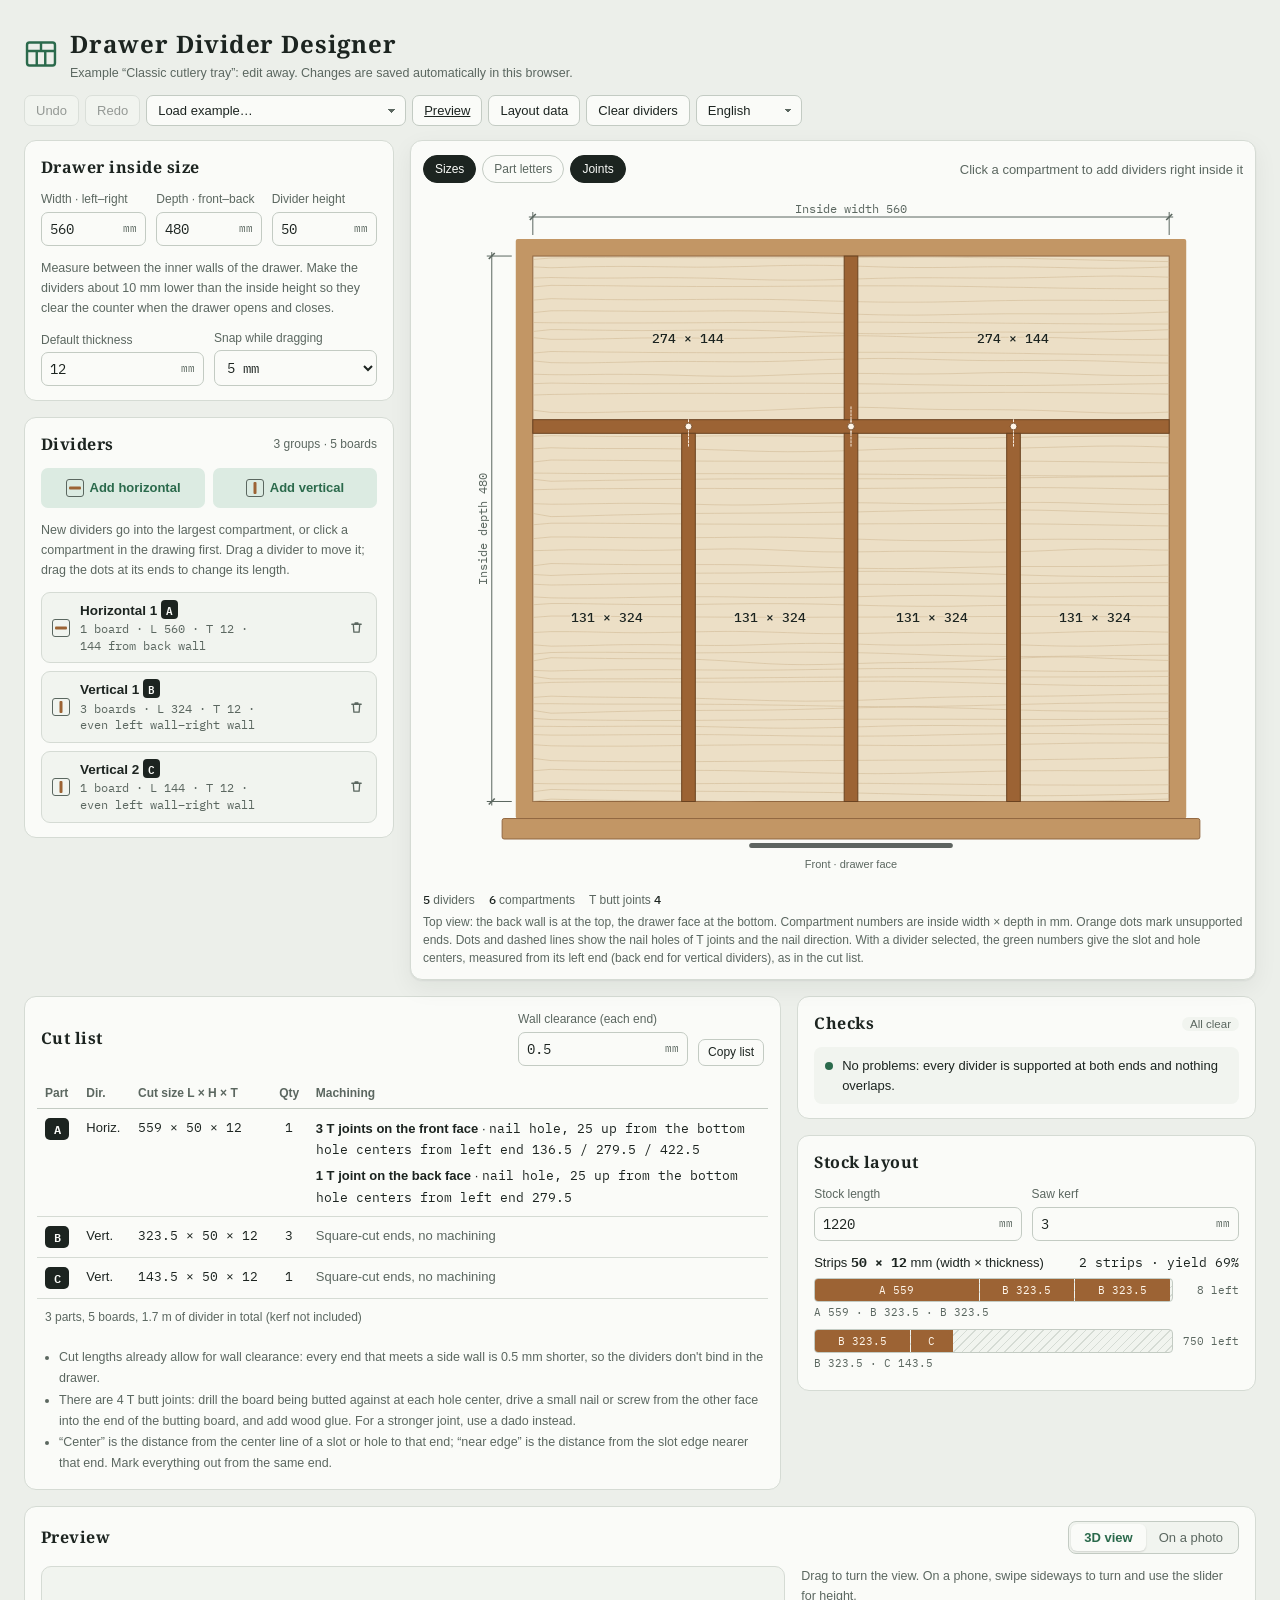
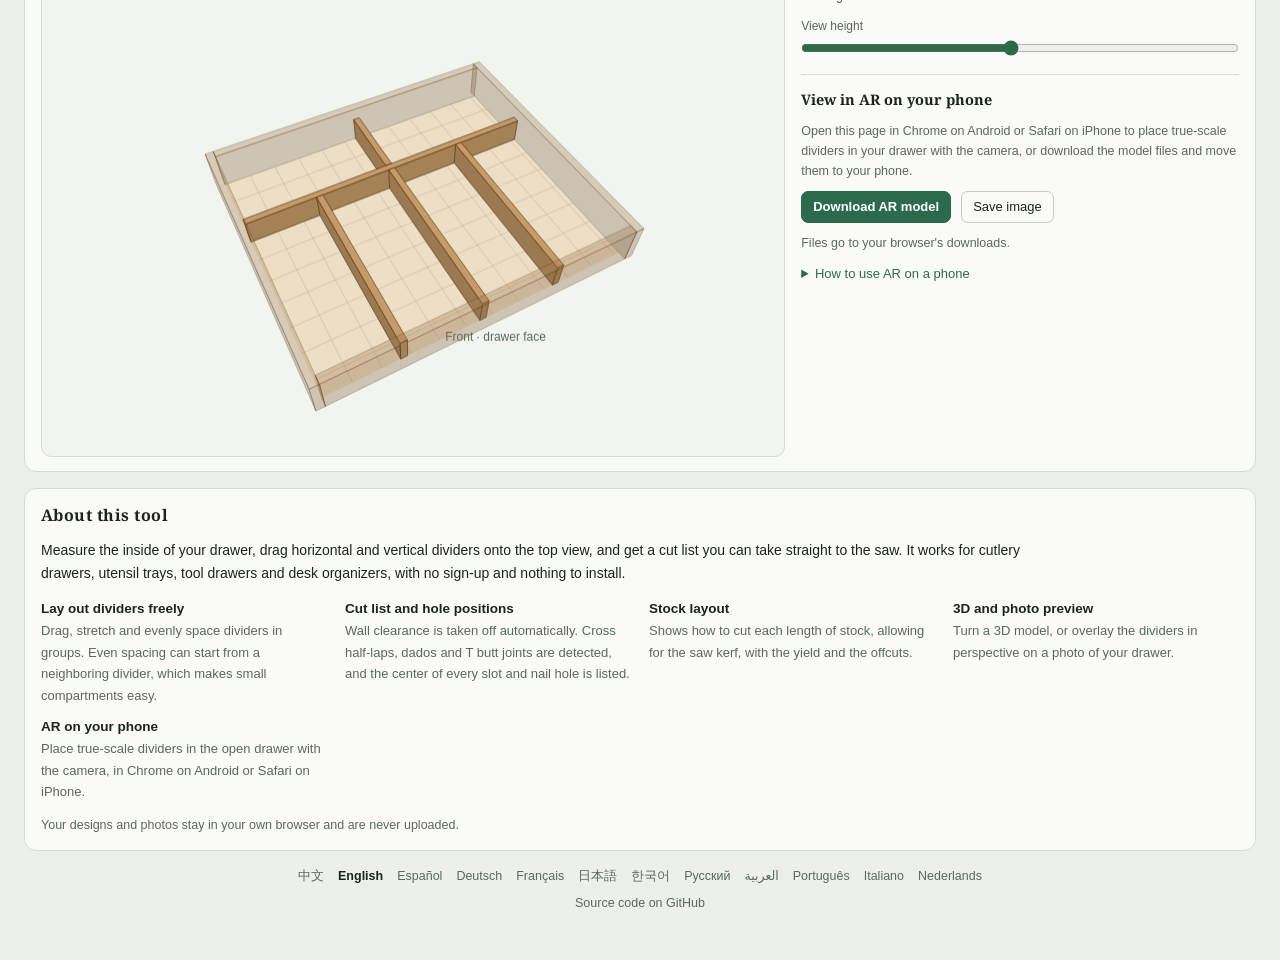
==== index.html @ c30eb6cd "1.0" ====
<!doctype html>
<html lang="en" dir="ltr">
<!-- Generated by tools/build.mjs. -->
<head>
<meta charset="utf-8">
<meta name="viewport" content="width=device-width,initial-scale=1">
<title>Drawer Divider Designer: Cutlery Drawer Layout, Cut List &amp; AR</title>
<meta name="description" content="Plan wooden cutlery drawer dividers online: a cut list with slot and hole positions, a stock layout and a 3D or AR preview, sized to your drawer.">
<link rel="canonical" href="https://drawer.everburstsun.net/">
<link rel="alternate" hreflang="zh-Hans" href="https://drawer.everburstsun.net/zh/">
<link rel="alternate" hreflang="en" href="https://drawer.everburstsun.net/en/">
<link rel="alternate" hreflang="es" href="https://drawer.everburstsun.net/es/">
<link rel="alternate" hreflang="de" href="https://drawer.everburstsun.net/de/">
<link rel="alternate" hreflang="fr" href="https://drawer.everburstsun.net/fr/">
<link rel="alternate" hreflang="ja" href="https://drawer.everburstsun.net/ja/">
<link rel="alternate" hreflang="ko" href="https://drawer.everburstsun.net/ko/">
<link rel="alternate" hreflang="ru" href="https://drawer.everburstsun.net/ru/">
<link rel="alternate" hreflang="ar" href="https://drawer.everburstsun.net/ar/">
<link rel="alternate" hreflang="pt" href="https://drawer.everburstsun.net/pt/">
<link rel="alternate" hreflang="it" href="https://drawer.everburstsun.net/it/">
<link rel="alternate" hreflang="nl" href="https://drawer.everburstsun.net/nl/">
<link rel="alternate" hreflang="x-default" href="https://drawer.everburstsun.net/">
<meta property="og:type" content="website">
<meta property="og:site_name" content="Drawer Divider Designer">
<meta property="og:title" content="Drawer Divider Designer: Cutlery Drawer Layout, Cut List &amp; AR">
<meta property="og:description" content="Plan wooden cutlery drawer dividers online: a cut list with slot and hole positions, a stock layout and a 3D or AR preview, sized to your drawer.">
<meta property="og:url" content="https://drawer.everburstsun.net/">
<meta property="og:image" content="https://drawer.everburstsun.net/og/en.png">
<meta property="og:image:width" content="1200">
<meta property="og:image:height" content="630">
<meta property="og:image:alt" content="Drawer Divider Designer">
<meta property="og:locale" content="en_US">
<meta property="og:locale:alternate" content="zh_CN">
<meta property="og:locale:alternate" content="es_ES">
<meta property="og:locale:alternate" content="de_DE">
<meta property="og:locale:alternate" content="fr_FR">
<meta property="og:locale:alternate" content="ja_JP">
<meta property="og:locale:alternate" content="ko_KR">
<meta property="og:locale:alternate" content="ru_RU">
<meta property="og:locale:alternate" content="ar_AR">
<meta property="og:locale:alternate" content="pt_BR">
<meta property="og:locale:alternate" content="it_IT">
<meta property="og:locale:alternate" content="nl_NL">
<meta name="twitter:card" content="summary_large_image">
<meta name="theme-color" content="#ECEFEA" media="(prefers-color-scheme: light)">
<meta name="theme-color" content="#121714" media="(prefers-color-scheme: dark)">
<meta name="color-scheme" content="light dark">
<link rel="icon" href="favicon.svg" type="image/svg+xml">
<link rel="apple-touch-icon" href="apple-touch-icon.png">
<script>
// saved choice first, then the browser's languages, else en
(function () {
  var L = ["zh","en","es","de","fr","ja","ko","ru","ar","pt","it","nl"], want = null;
  try { want = localStorage.getItem("drawer-divider-planner/lang"); } catch (e) {}
  if (L.indexOf(want) < 0) want = null;
  (navigator.languages || [navigator.language || '']).some(function (l) { l = String(l).toLowerCase().split('-')[0]; if (!want && L.indexOf(l) >= 0) want = l; return !!want; });
  location.replace((want || "en") + '/' + location.hash);
})();
</script>
<style>:root{color-scheme:light dark;--bg:#ECEFEA;--panel:#FAFBF8;--ink:#1C2420;--muted:#5B6760;--line:#D5DBD4;--accent:#2B6A4C}
@media (prefers-color-scheme:dark){:root{--bg:#121714;--panel:#1A211D;--ink:#E2E8E3;--muted:#95A199;--line:#2D3731;--accent:#77C79C}}
*{box-sizing:border-box}html,body{margin:0;background:var(--bg);color:var(--ink)}
body{font:15px/1.5 -apple-system,BlinkMacSystemFont,"Segoe UI",Roboto,"PingFang SC","Hiragino Sans","Apple SD Gothic Neo","Noto Sans",Arial,sans-serif;padding:40px 16px}
main{max-width:760px;margin:0 auto;background:var(--panel);border:1px solid var(--line);border-radius:14px;padding:24px}
h1{font-size:22px;margin:0 0 4px;display:flex;gap:10px;align-items:center}h1 svg{color:var(--accent);flex:none}
p{margin:0 0 18px;color:var(--muted)}ul{list-style:none;margin:0;padding:0;display:grid;grid-template-columns:repeat(auto-fit,minmax(min(100%,220px),1fr));gap:8px}
a{display:block;padding:10px 12px;border:1px solid var(--line);border-radius:9px;color:var(--ink);text-decoration:none}a:hover{border-color:var(--accent)}
a b{display:block}a span{font-size:12.5px;color:var(--muted)}</style>
</head>
<body>
<main>
<h1><svg viewBox="0 0 28 28" width="30" height="30" aria-hidden="true"><rect x="2.5" y="4.5" width="23" height="19" rx="2" fill="none" stroke="currentColor" stroke-width="2"/><path d="M2.5 11.5h23M10.5 11.5v12M17.5 11.5v12M14 4.5v7" fill="none" stroke="currentColor" stroke-width="2"/></svg>Drawer Divider Designer</h1>
<p>Plan wooden cutlery drawer dividers online: a cut list with slot and hole positions, a stock layout and a 3D or AR preview, sized to your drawer.</p>
<ul><li><a href="zh/" hreflang="zh-Hans" lang="zh-CN" dir="ltr" data-lang="zh"><b>中文</b><span>餐具抽屉隔板设计</span></a></li><li><a href="en/" hreflang="en" lang="en" dir="ltr" data-lang="en"><b>English</b><span>Drawer Divider Designer</span></a></li><li><a href="es/" hreflang="es" lang="es" dir="ltr" data-lang="es"><b>Español</b><span>Diseñador de separadores de cajón</span></a></li><li><a href="de/" hreflang="de" lang="de" dir="ltr" data-lang="de"><b>Deutsch</b><span>Schubladeneinteilung planen</span></a></li><li><a href="fr/" hreflang="fr" lang="fr" dir="ltr" data-lang="fr"><b>Français</b><span>Conception de séparateurs de tiroir</span></a></li><li><a href="ja/" hreflang="ja" lang="ja" dir="ltr" data-lang="ja"><b>日本語</b><span>引き出し仕切り板デザイナー</span></a></li><li><a href="ko/" hreflang="ko" lang="ko" dir="ltr" data-lang="ko"><b>한국어</b><span>서랍 칸막이 디자이너</span></a></li><li><a href="ru/" hreflang="ru" lang="ru" dir="ltr" data-lang="ru"><b>Русский</b><span>Конструктор перегородок для ящика</span></a></li><li><a href="ar/" hreflang="ar" lang="ar" dir="rtl" data-lang="ar"><b>العربية</b><span>مصمم فواصل الأدراج</span></a></li><li><a href="pt/" hreflang="pt" lang="pt-BR" dir="ltr" data-lang="pt"><b>Português</b><span>Projetista de divisórias de gaveta</span></a></li><li><a href="it/" hreflang="it" lang="it" dir="ltr" data-lang="it"><b>Italiano</b><span>Progettista di divisori per cassetti</span></a></li><li><a href="nl/" hreflang="nl" lang="nl" dir="ltr" data-lang="nl"><b>Nederlands</b><span>Ladeverdeler ontwerpen</span></a></li></ul>
</main>
</body>
</html>
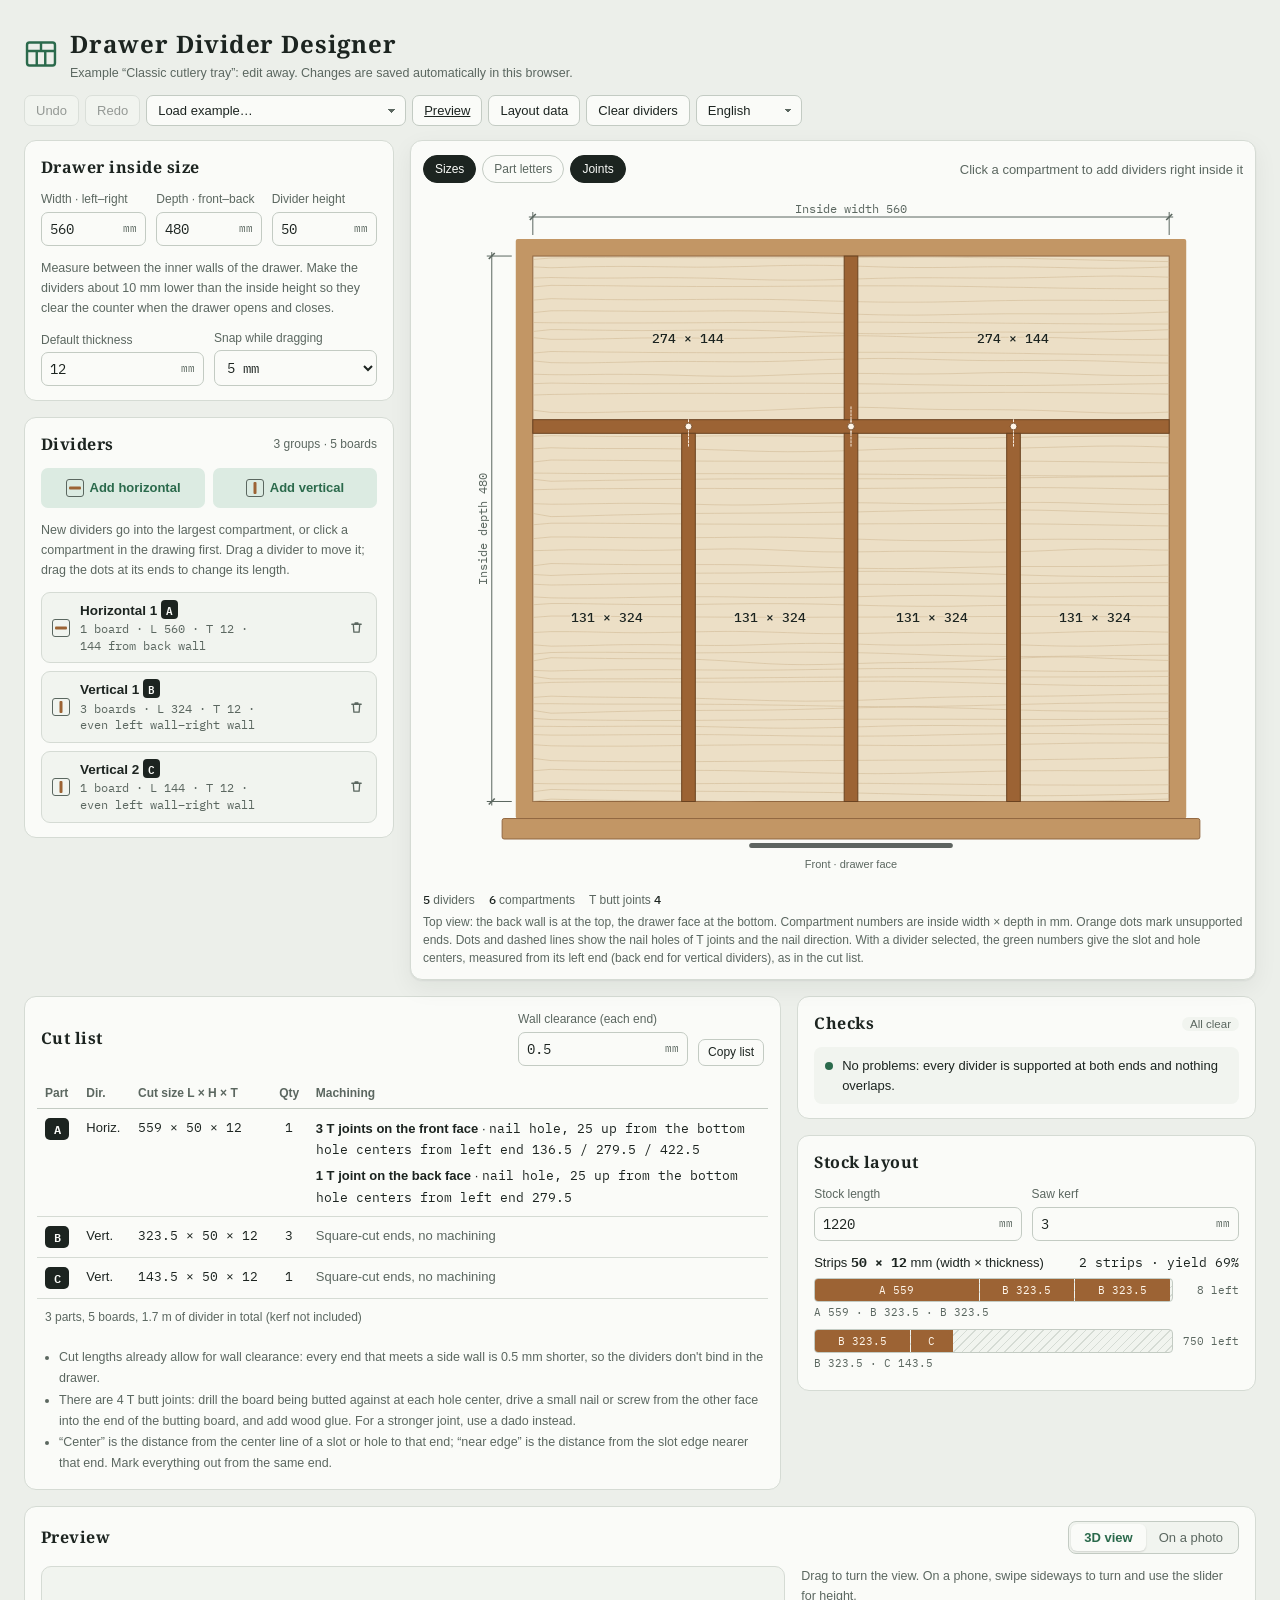
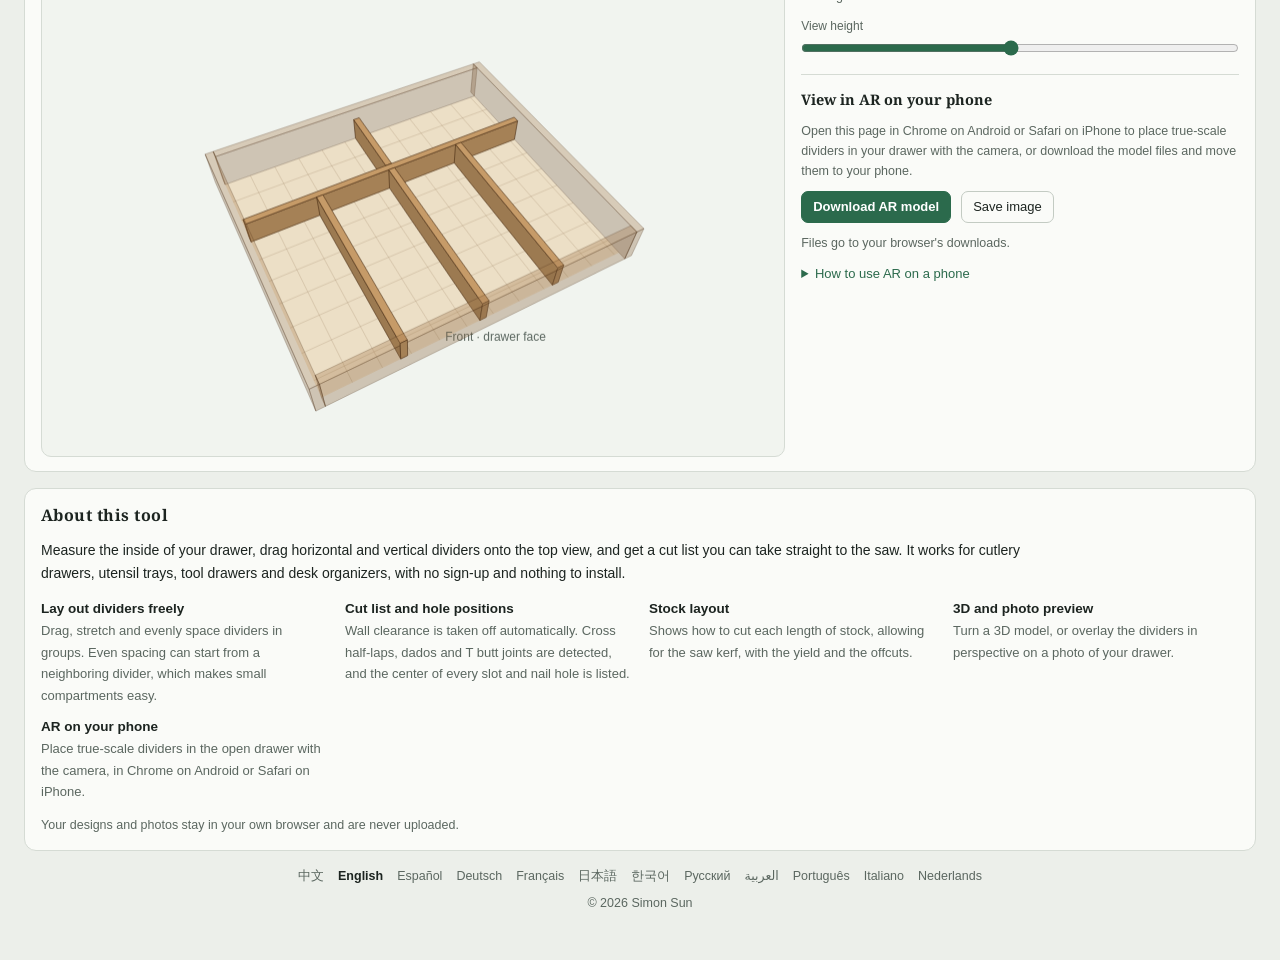
==== commit 05742cb5: "page foot" ====
--- a/index.html
+++ b/index.html
@@ -65,7 +65,8 @@
 h1{font-size:22px;margin:0 0 4px;display:flex;gap:10px;align-items:center}h1 svg{color:var(--accent);flex:none}
 p{margin:0 0 18px;color:var(--muted)}ul{list-style:none;margin:0;padding:0;display:grid;grid-template-columns:repeat(auto-fit,minmax(min(100%,220px),1fr));gap:8px}
 a{display:block;padding:10px 12px;border:1px solid var(--line);border-radius:9px;color:var(--ink);text-decoration:none}a:hover{border-color:var(--accent)}
-a b{display:block}a span{font-size:12.5px;color:var(--muted)}</style>
+a b{display:block}a span{font-size:12.5px;color:var(--muted)}
+footer{margin-top:14px;text-align:center;font-size:12.5px;color:var(--muted)}</style>
 </head>
 <body>
 <main>
@@ -73,5 +74,6 @@
 <p>Plan wooden cutlery drawer dividers online: a cut list with slot and hole positions, a stock layout and a 3D or AR preview, sized to your drawer.</p>
 <ul><li><a href="zh/" hreflang="zh-Hans" lang="zh-CN" dir="ltr" data-lang="zh"><b>中文</b><span>餐具抽屉隔板设计</span></a></li><li><a href="en/" hreflang="en" lang="en" dir="ltr" data-lang="en"><b>English</b><span>Drawer Divider Designer</span></a></li><li><a href="es/" hreflang="es" lang="es" dir="ltr" data-lang="es"><b>Español</b><span>Diseñador de separadores de cajón</span></a></li><li><a href="de/" hreflang="de" lang="de" dir="ltr" data-lang="de"><b>Deutsch</b><span>Schubladeneinteilung planen</span></a></li><li><a href="fr/" hreflang="fr" lang="fr" dir="ltr" data-lang="fr"><b>Français</b><span>Conception de séparateurs de tiroir</span></a></li><li><a href="ja/" hreflang="ja" lang="ja" dir="ltr" data-lang="ja"><b>日本語</b><span>引き出し仕切り板デザイナー</span></a></li><li><a href="ko/" hreflang="ko" lang="ko" dir="ltr" data-lang="ko"><b>한국어</b><span>서랍 칸막이 디자이너</span></a></li><li><a href="ru/" hreflang="ru" lang="ru" dir="ltr" data-lang="ru"><b>Русский</b><span>Конструктор перегородок для ящика</span></a></li><li><a href="ar/" hreflang="ar" lang="ar" dir="rtl" data-lang="ar"><b>العربية</b><span>مصمم فواصل الأدراج</span></a></li><li><a href="pt/" hreflang="pt" lang="pt-BR" dir="ltr" data-lang="pt"><b>Português</b><span>Projetista de divisórias de gaveta</span></a></li><li><a href="it/" hreflang="it" lang="it" dir="ltr" data-lang="it"><b>Italiano</b><span>Progettista di divisori per cassetti</span></a></li><li><a href="nl/" hreflang="nl" lang="nl" dir="ltr" data-lang="nl"><b>Nederlands</b><span>Ladeverdeler ontwerpen</span></a></li></ul>
 </main>
+<footer>© 2026 Simon Sun</footer>
 </body>
 </html>
